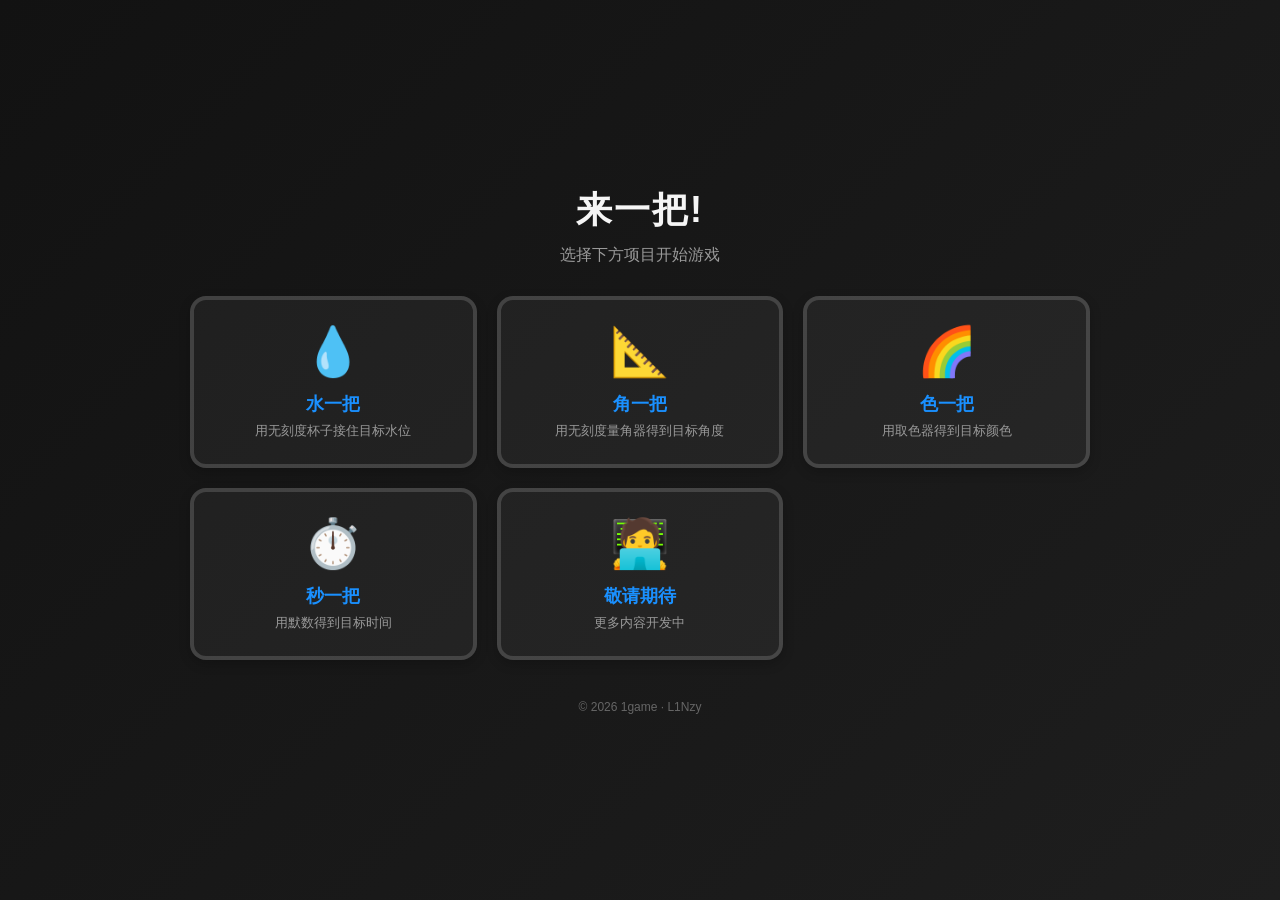
==== index.html @ 14f8838e "Create index.html" ====
<!DOCTYPE html>
<html lang="zh-CN">
<head>
    <meta charset="UTF-8">
    <meta name="viewport" content="width=device-width, initial-scale=1.0">
    <title>来一把</title>

    <style>
        * {
            margin: 0;
            padding: 0;
            box-sizing: border-box;
            font-family: 'Segoe UI', Roboto, Oxygen, Ubuntu, Cantarell, sans-serif;
        }

        body {
            min-height: 100vh;
            background: linear-gradient(135deg, #121212, #1e1e1e);
            display: flex;
            flex-direction: column;
            align-items: center;
            justify-content: center;
            color: #ffffff;
            padding: 20px;
            user-select: none;
        }

        .title {
            font-size: 36px;
            font-weight: 700;
            margin-bottom: 10px;
            color: #f5f5f5;
            letter-spacing: 2px;
            text-transform: uppercase;
            text-align: center;
        }

        .subtitle {
            font-size: 16px;
            color: #999999;
            margin-bottom: 30px;
            text-align: center;
        }

        .nav-container {
            display: grid;
            grid-template-columns: repeat(auto-fit, minmax(220px, 1fr));
            gap: 20px;
            width: 100%;
            max-width: 900px;
        }

        .nav-card {
            background: rgba(255, 255, 255, 0.05);
            border: 4px solid rgba(255, 255, 255, 0.15);
            border-radius: 16px;
            padding: 24px 20px;
            text-align: center;
            cursor: pointer;
            transition: transform 0.2s ease, box-shadow 0.2s ease;
            box-shadow: 0 4px 12px rgba(0,0,0,0.2);
        }

        .nav-card:hover {
            transform: translateY(-4px);
            box-shadow: 0 8px 24px #0084ff;
            border-color: #0062ff;
        }

        .nav-icon {
            font-size: 48px;
            margin-bottom: 12px;
        }

        .nav-title {
            font-size: 18px;
            font-weight: 600;
            color: #1a90ff;
            margin-bottom: 6px;
        }

        .nav-desc {
            font-size: 13px;
            color: #999999;
            line-height: 1.4;
        }

        .footer {
            margin-top: 40px;
            font-size: 12px;
            color: #666666;
            text-align: center;
        }

        @media (max-width: 600px) {
            .title {
                font-size: 26px;
            }

            .nav-icon {
                font-size: 40px;
            }

            .nav-title {
                font-size: 16px;
            }
        }
    </style>
</head>
<body>

    <h1 class="title">来一把!</h1>
    <p class="subtitle">选择下方项目开始游戏</p>

    <div class="nav-container">
            <div class="nav-card" onclick="window.open('https://lin060911.github.io/1game/WATER','_blank')">
                <div class="nav-icon">💧</div>
                <div class="nav-title">水一把</div>
                <div class="nav-desc">用无刻度杯子接住目标水位</div>
            </div>    
            <div class="nav-card" onclick="window.open('https://lin060911.github.io/1game/ANGLE','_blank')">
                <div class="nav-icon">📐</div>
                <div class="nav-title">角一把</div>
                <div class="nav-desc">用无刻度量角器得到目标角度</div>
            </div>
            <div class="nav-card" onclick="window.open('https://lin060911.github.io/1game/COLOR','_blank')">
                <div class="nav-icon">🌈</div>
                <div class="nav-title">色一把</div>
                <div class="nav-desc">用取色器得到目标颜色</div>
            </div>
            <div class="nav-card" onclick="window.open('https://lin060911.github.io/1game/SECOND','_blank')">
                <div class="nav-icon">⏱️</div>
                <div class="nav-title">秒一把</div>
                <div class="nav-desc">用默数得到目标时间</div>
            </div>

             
            <div class="nav-card" onclick="location.href='#'">
                <div class="nav-icon">🧑‍💻</div>
                <div class="nav-title">敬请期待</div>
                <div class="nav-desc">更多内容开发中</div>
            </div>
    </div>

    <div class="footer">
        © 2026 1game · L1Nzy
    </div>

</body>
</html>
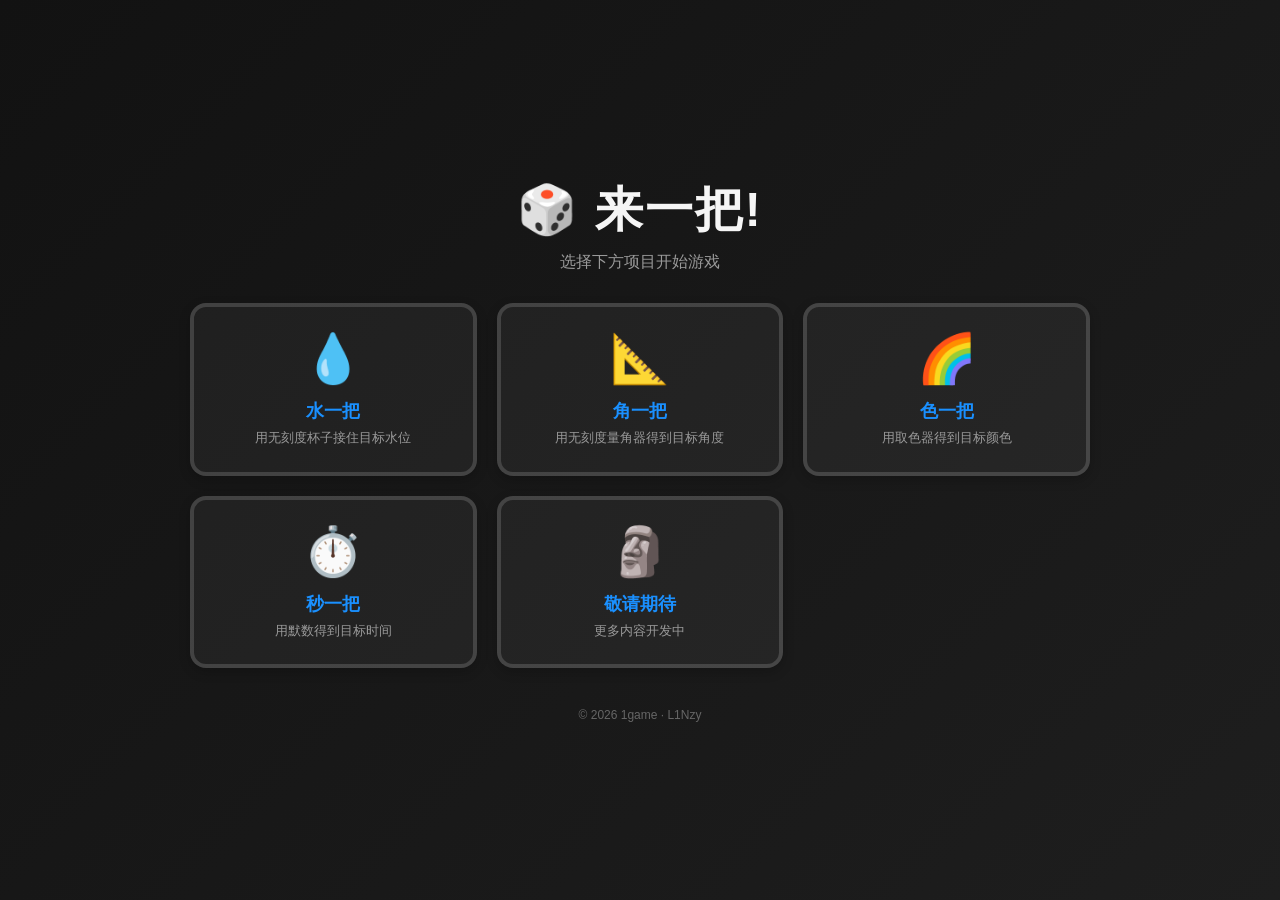
==== commit 0b1319ce: "Update index.html" ====
--- a/index.html
+++ b/index.html
@@ -3,6 +3,7 @@
 <head>
     <meta charset="UTF-8">
     <meta name="viewport" content="width=device-width, initial-scale=1.0">
+    <link rel="icon" type="image/png" sizes="32 * 32" href="image/1.png">
     <title>来一把</title>
 
     <style>
@@ -26,7 +27,7 @@
         }
 
         .title {
-            font-size: 36px;
+            font-size: 48px;
             font-weight: 700;
             margin-bottom: 10px;
             color: #f5f5f5;
@@ -109,7 +110,7 @@
 </head>
 <body>
 
-    <h1 class="title">来一把!</h1>
+    <h1 class="title">🎲 来一把!</h1>
     <p class="subtitle">选择下方项目开始游戏</p>
 
     <div class="nav-container">
@@ -136,7 +137,7 @@
 
              
             <div class="nav-card" onclick="location.href='#'">
-                <div class="nav-icon">🧑‍💻</div>
+                <div class="nav-icon">🗿</div>
                 <div class="nav-title">敬请期待</div>
                 <div class="nav-desc">更多内容开发中</div>
             </div>
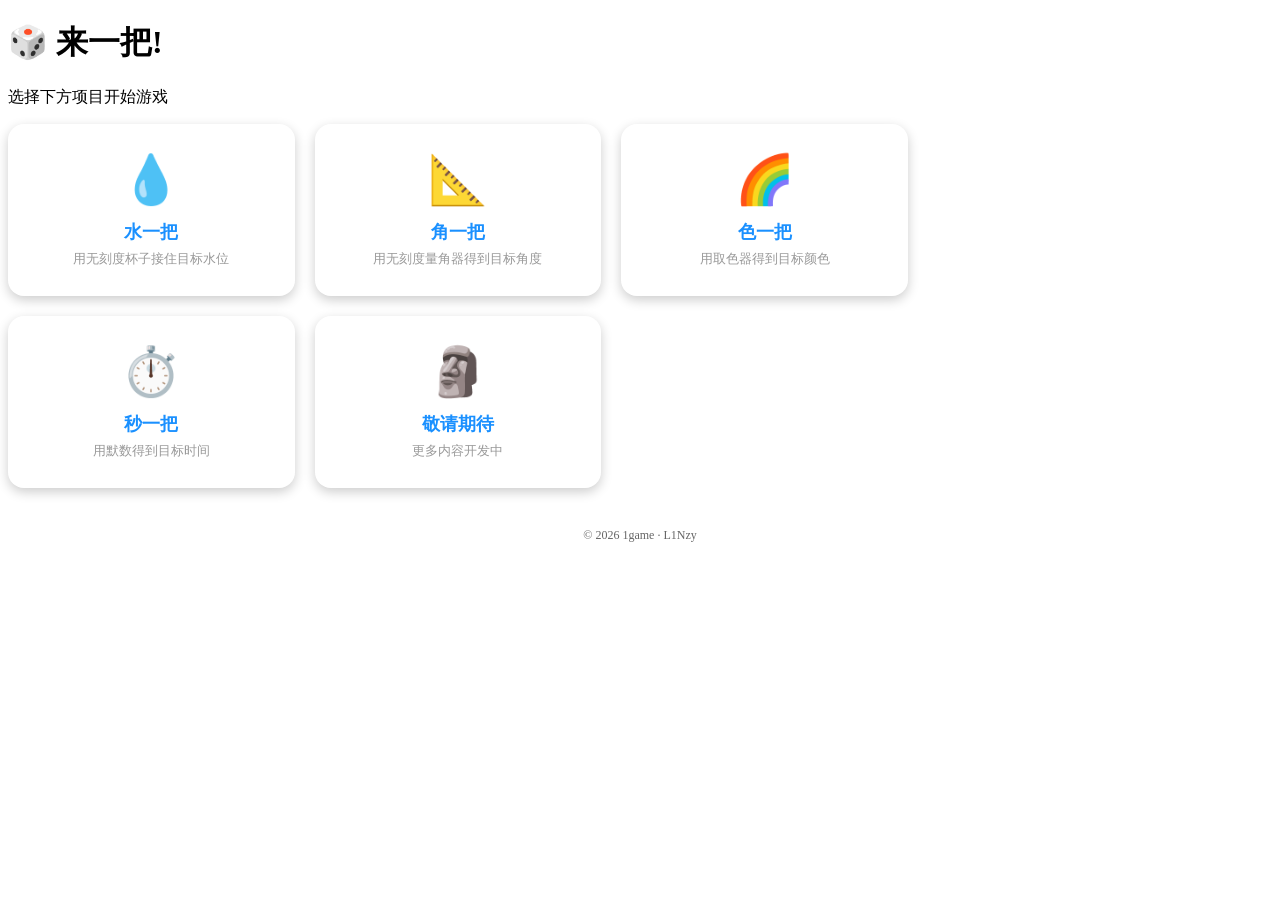
==== commit 75f3a658: "Add files via upload" ====
--- a/index.html
+++ b/index.html
@@ -1,151 +1,77 @@
 <!DOCTYPE html>
 <html lang="zh-CN">
 <head>
-    <meta charset="UTF-8">
-    <meta name="viewport" content="width=device-width, initial-scale=1.0">
-    <link rel="icon" type="image/png" sizes="32 * 32" href="image/1.png">
-    <title>来一把</title>
-
-    <style>
-        * {
-            margin: 0;
-            padding: 0;
-            box-sizing: border-box;
-            font-family: 'Segoe UI', Roboto, Oxygen, Ubuntu, Cantarell, sans-serif;
-        }
-
-        body {
-            min-height: 100vh;
-            background: linear-gradient(135deg, #121212, #1e1e1e);
-            display: flex;
-            flex-direction: column;
-            align-items: center;
-            justify-content: center;
-            color: #ffffff;
-            padding: 20px;
-            user-select: none;
-        }
-
-        .title {
-            font-size: 48px;
-            font-weight: 700;
-            margin-bottom: 10px;
-            color: #f5f5f5;
-            letter-spacing: 2px;
-            text-transform: uppercase;
-            text-align: center;
-        }
-
-        .subtitle {
-            font-size: 16px;
-            color: #999999;
-            margin-bottom: 30px;
-            text-align: center;
-        }
-
-        .nav-container {
-            display: grid;
-            grid-template-columns: repeat(auto-fit, minmax(220px, 1fr));
-            gap: 20px;
-            width: 100%;
-            max-width: 900px;
-        }
-
-        .nav-card {
-            background: rgba(255, 255, 255, 0.05);
-            border: 4px solid rgba(255, 255, 255, 0.15);
-            border-radius: 16px;
-            padding: 24px 20px;
-            text-align: center;
-            cursor: pointer;
-            transition: transform 0.2s ease, box-shadow 0.2s ease;
-            box-shadow: 0 4px 12px rgba(0,0,0,0.2);
-        }
-
-        .nav-card:hover {
-            transform: translateY(-4px);
-            box-shadow: 0 8px 24px #0084ff;
-            border-color: #0062ff;
-        }
-
-        .nav-icon {
-            font-size: 48px;
-            margin-bottom: 12px;
-        }
-
-        .nav-title {
-            font-size: 18px;
-            font-weight: 600;
-            color: #1a90ff;
-            margin-bottom: 6px;
-        }
-
-        .nav-desc {
-            font-size: 13px;
-            color: #999999;
-            line-height: 1.4;
-        }
-
-        .footer {
-            margin-top: 40px;
-            font-size: 12px;
-            color: #666666;
-            text-align: center;
-        }
-
-        @media (max-width: 600px) {
-            .title {
-                font-size: 26px;
-            }
-
-            .nav-icon {
-                font-size: 40px;
-            }
-
-            .nav-title {
-                font-size: 16px;
-            }
-        }
-    </style>
+  <meta charset="UTF-8">
+  <meta name="viewport" content="width=device-width, initial-scale=1.0">
+  <link rel="icon" type="image/png" sizes="32x32" href="img/1.png">
+  <title>来一把</title>
+  <link rel="stylesheet" href="css/style.css">
+  <style>
+    .nav-container {
+      display: grid;
+      grid-template-columns: repeat(auto-fit, minmax(220px, 1fr));
+      gap: 20px;
+      width: 100%;
+      max-width: 900px;
+    }
+    .nav-card {
+      background: rgba(255, 255, 255, 0.05);
+      border: 4px solid rgba(255, 255, 255, 0.15);
+      border-radius: 16px;
+      padding: 24px 20px;
+      text-align: center;
+      cursor: pointer;
+      transition: transform 0.2s ease, box-shadow 0.2s ease;
+      box-shadow: 0 4px 12px rgba(0,0,0,0.2);
+    }
+    .nav-card:hover {
+      transform: translateY(-4px);
+      box-shadow: 0 8px 24px #0084ff;
+      border-color: #0062ff;
+    }
+    .nav-icon { font-size: 48px; margin-bottom: 12px; }
+    .nav-title { font-size: 18px; font-weight: 600; color: #1a90ff; margin-bottom: 6px; }
+    .nav-desc { font-size: 13px; color: #999999; line-height: 1.4; }
+    .footer { margin-top: 40px; font-size: 12px; color: #666666; text-align: center; }
+    @media (max-width: 600px) {
+      .title { font-size: 26px; }
+      .nav-icon { font-size: 40px; }
+      .nav-title { font-size: 16px; }
+    }
+  </style>
 </head>
 <body>
+  <h1 class="title">🎲 来一把!</h1>
+  <p class="subtitle">选择下方项目开始游戏</p>
 
-    <h1 class="title">🎲 来一把!</h1>
-    <p class="subtitle">选择下方项目开始游戏</p>
+  <div class="nav-container">
+    <div class="nav-card" onclick="window.open('WATER/index.html','_blank')">
+      <div class="nav-icon">💧</div>
+      <div class="nav-title">水一把</div>
+      <div class="nav-desc">用无刻度杯子接住目标水位</div>
+    </div>
+    <div class="nav-card" onclick="window.open('ANGLE/index.html','_blank')">
+      <div class="nav-icon">📐</div>
+      <div class="nav-title">角一把</div>
+      <div class="nav-desc">用无刻度量角器得到目标角度</div>
+    </div>
+    <div class="nav-card" onclick="window.open('COLOR/index.html','_blank')">
+      <div class="nav-icon">🌈</div>
+      <div class="nav-title">色一把</div>
+      <div class="nav-desc">用取色器得到目标颜色</div>
+    </div>
+    <div class="nav-card" onclick="window.open('SECOND/index.html','_blank')">
+      <div class="nav-icon">⏱️</div>
+      <div class="nav-title">秒一把</div>
+      <div class="nav-desc">用默数得到目标时间</div>
+    </div>
+    <div class="nav-card" onclick="location.href='#'">
+      <div class="nav-icon">🗿</div>
+      <div class="nav-title">敬请期待</div>
+      <div class="nav-desc">更多内容开发中</div>
+    </div>
+  </div>
 
-    <div class="nav-container">
-            <div class="nav-card" onclick="window.open('https://lin060911.github.io/1game/WATER','_blank')">
-                <div class="nav-icon">💧</div>
-                <div class="nav-title">水一把</div>
-                <div class="nav-desc">用无刻度杯子接住目标水位</div>
-            </div>    
-            <div class="nav-card" onclick="window.open('https://lin060911.github.io/1game/ANGLE','_blank')">
-                <div class="nav-icon">📐</div>
-                <div class="nav-title">角一把</div>
-                <div class="nav-desc">用无刻度量角器得到目标角度</div>
-            </div>
-            <div class="nav-card" onclick="window.open('https://lin060911.github.io/1game/COLOR','_blank')">
-                <div class="nav-icon">🌈</div>
-                <div class="nav-title">色一把</div>
-                <div class="nav-desc">用取色器得到目标颜色</div>
-            </div>
-            <div class="nav-card" onclick="window.open('https://lin060911.github.io/1game/SECOND','_blank')">
-                <div class="nav-icon">⏱️</div>
-                <div class="nav-title">秒一把</div>
-                <div class="nav-desc">用默数得到目标时间</div>
-            </div>
-
-             
-            <div class="nav-card" onclick="location.href='#'">
-                <div class="nav-icon">🗿</div>
-                <div class="nav-title">敬请期待</div>
-                <div class="nav-desc">更多内容开发中</div>
-            </div>
-    </div>
-
-    <div class="footer">
-        © 2026 1game · L1Nzy
-    </div>
-
+  <div class="footer">© 2026 1game · L1Nzy</div>
 </body>
 </html>
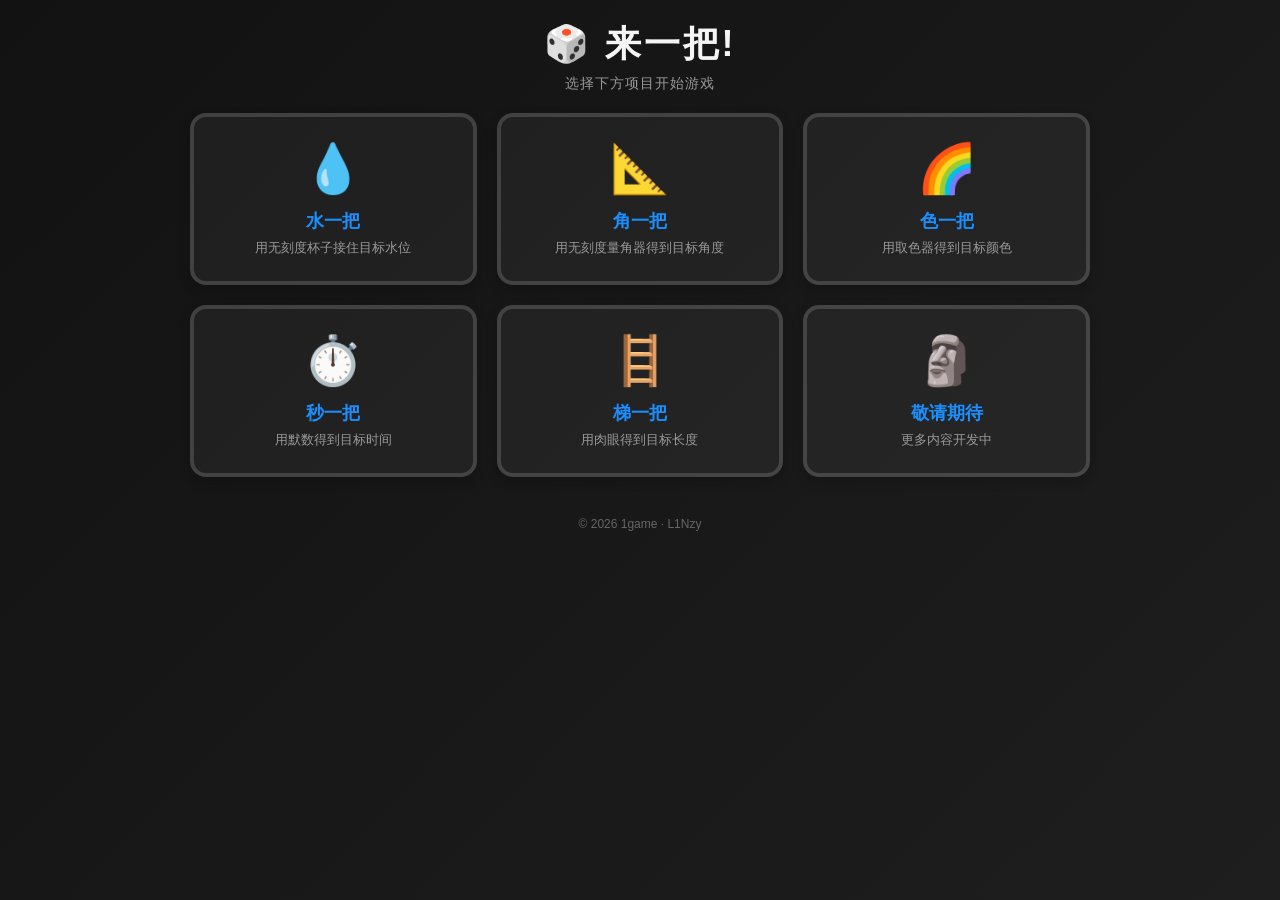
==== commit f27797a8: "Add files via upload" ====
--- a/index.html
+++ b/index.html
@@ -64,6 +64,11 @@
       <div class="nav-icon">⏱️</div>
       <div class="nav-title">秒一把</div>
       <div class="nav-desc">用默数得到目标时间</div>
+    </div>    
+    <div class="nav-card" onclick="window.open('LADDER/index.html','_blank')">
+      <div class="nav-icon">🪜</div>
+      <div class="nav-title">梯一把</div>
+      <div class="nav-desc">用肉眼得到目标长度</div>
     </div>
     <div class="nav-card" onclick="location.href='#'">
       <div class="nav-icon">🗿</div>
--- a/css/style.css
+++ b/css/style.css
@@ -0,0 +1,412 @@
+:root {
+  --bg-dark: #121212;
+  --bg-card: rgba(255, 255, 255, 0.03);
+  --border-subtle: rgba(255, 255, 255, 0.1);
+  --border-medium: rgba(255, 255, 255, 0.2);
+  --color-success: #00ff88;
+  --color-error: #fd4b4b;
+  --color-warning: #ffda46;
+  --color-neutral: #999999;
+  --color-accent: #3f88fd;
+  --color-text: #ffffff;
+  --font-main: 'Segoe UI', Roboto, Oxygen, Ubuntu, Cantarell, sans-serif;
+  --gap-sm: 6px;
+  --gap-md: 10px;
+  --gap-lg: 20px;
+  --radius-sm: 8px;
+  --radius-md: 12px;
+  --radius-lg: 16px;
+  --radius-full: 50%;
+}
+
+* {
+  margin: 0;
+  padding: 0;
+  box-sizing: border-box;
+  font-family: var(--font-main);
+}
+
+body {
+  min-height: 100vh;
+  background: linear-gradient(135deg, #121212, #1e1e1e);
+  display: flex;
+  flex-direction: column;
+  align-items: center;
+  justify-content: flex-start;
+  color: var(--color-text);
+  padding: 20px 10px;
+  user-select: none;
+  overflow-x: hidden;
+}
+
+.title {
+  font-size: 36px;
+  font-weight: 700;
+  margin-bottom: 6px;
+  color: #f5f5f5;
+  letter-spacing: 3px;
+  text-transform: uppercase;
+  text-align: center;
+}
+
+.subtitle {
+  font-size: 14px;
+  color: var(--color-neutral);
+  margin-bottom: 20px;
+  letter-spacing: 1px;
+}
+
+.test-area {
+  display: flex;
+  flex-direction: column;
+  align-items: center;
+  max-width: 960px;
+  width: 100%;
+  padding: 10px 0;
+}
+
+.game-container {
+  width: 860px;
+  max-width: 95%;
+  min-height: 260px;
+  display: flex;
+  flex-direction: column;
+  align-items: center;
+  justify-content: flex-start;
+  border-radius: var(--radius-lg);
+  background: var(--bg-card);
+  border: 2px solid var(--border-subtle);
+  box-shadow: 0 0 30px rgba(0, 0, 0, 0.7);
+  padding: 24px;
+  position: relative;
+}
+
+.flow-tip {
+  font-size: 17px;
+  font-weight: 600;
+  text-align: center;
+  letter-spacing: 1px;
+  z-index: 2;
+}
+
+.progress {
+  font-size: 16px;
+  color: var(--color-neutral);
+  font-weight: 600;
+  text-align: center;
+  min-height: 24px;
+  margin: 2px 0;
+  z-index: 2;
+}
+
+.rule-tip {
+  font-size: 14px;
+  color: var(--color-neutral);
+  margin-top: 10px;
+  text-align: left;
+  max-width: 680px;
+  line-height: 1.6;
+}
+
+.result-container {
+  display: flex;
+  flex-direction: column;
+  gap: var(--gap-sm);
+  max-width: 680px;
+  width: 100%;
+  padding: 8px 0;
+  margin-bottom: 10px;
+  z-index: 2;
+}
+
+.stats-group {
+  background: rgba(255, 255, 255, 0.04);
+  padding: 12px 16px;
+  border-radius: var(--radius-md);
+  border: 1px solid var(--border-medium);
+  width: 100%;
+  box-shadow: 0 4px 12px rgba(0, 0, 0, 0.15);
+}
+
+.stats-group-title {
+  font-size: 14px;
+  font-weight: 700;
+  color: #ccc;
+  margin-bottom: 8px;
+  text-align: center;
+  border-bottom: 1px solid var(--border-subtle);
+  padding-bottom: 4px;
+}
+
+.stats {
+  display: grid;
+  grid-template-columns: repeat(auto-fit, minmax(130px, 1fr));
+  gap: var(--gap-sm);
+  margin-top: 6px;
+  width: 100%;
+}
+
+.stat-item {
+  background: rgba(255, 255, 255, 0.06);
+  padding: 10px 8px;
+  border-radius: var(--radius-sm);
+  border: 1px solid var(--border-medium);
+  text-align: center;
+}
+
+.stat-label {
+  font-size: 13px;
+  color: var(--color-neutral);
+  margin-bottom: 5px;
+}
+
+.stat-value {
+  font-size: 19px;
+  font-weight: 700;
+  color: var(--color-success);
+}
+
+.stat-value.best {
+  color: var(--color-warning);
+}
+
+.text-green   { color: #00ff88; }
+.text-red     { color: #fd4b4b; }
+.text-yellow  { color: #ffda46; }
+.text-gray    { color: #999; }
+.text-blue    { color: #3f88fd; }
+.text-purple  { color: #de01de; }
+.text-skyblue { color: #87ceeb; }
+.text-orange  { color: #ffa500; }
+
+.btn {
+  padding: 12px 28px;
+  font-size: 16px;
+  font-weight: 600;
+  border-radius: var(--radius-md);
+  border: 3px solid var(--border-medium);
+  cursor: pointer;
+  transition: all 0.2s ease;
+  letter-spacing: 1px;
+}
+
+.btn-primary {
+  background: rgba(63, 136, 253, 0.2);
+  border-color: var(--color-accent);
+  color: var(--color-accent);
+}
+.btn-primary:hover {
+  background: rgba(63, 136, 253, 0.35);
+  box-shadow: 0 0 16px rgba(63, 136, 253, 0.4);
+}
+
+.btn-success {
+  background: rgba(0, 255, 136, 0.15);
+  border-color: var(--color-success);
+  color: var(--color-success);
+}
+.btn-success:hover {
+  background: rgba(0, 255, 136, 0.3);
+  box-shadow: 0 0 16px rgba(0, 255, 136, 0.4);
+}
+
+.btn-danger {
+  background: rgba(253, 75, 75, 0.15);
+  border-color: var(--color-error);
+  color: var(--color-error);
+}
+.btn-danger:hover {
+  background: rgba(253, 75, 75, 0.3);
+  box-shadow: 0 0 16px rgba(253, 75, 75, 0.4);
+}
+
+.btn-warning {
+  background: rgba(255, 218, 70, 0.15);
+  border-color: var(--color-warning);
+  color: var(--color-warning);
+}
+.btn-warning:hover {
+  background: rgba(255, 218, 70, 0.3);
+  box-shadow: 0 0 16px rgba(255, 218, 70, 0.4);
+}
+
+.btn-ghost {
+  background: rgba(255, 255, 255, 0.05);
+  border-color: var(--border-medium);
+  color: var(--color-neutral);
+}
+.btn-ghost:hover {
+  background: rgba(255, 255, 255, 0.1);
+  color: #fff;
+}
+
+.btn:disabled {
+  opacity: 0.4;
+  cursor: not-allowed;
+}
+
+.mode-select {
+  display: flex;
+  gap: 16px;
+  margin-bottom: 20px;
+  flex-wrap: wrap;
+  justify-content: center;
+}
+
+.bo-select {
+  display: flex;
+  gap: 10px;
+  margin: 10px 0;
+  flex-wrap: wrap;
+  justify-content: center;
+  align-items: center;
+}
+
+.bo-label {
+  font-size: 14px;
+  color: var(--color-neutral);
+  margin-right: 6px;
+}
+
+.bo-btn {
+  padding: 8px 18px;
+  font-size: 14px;
+  font-weight: 600;
+  border-radius: var(--radius-sm);
+  border: 2px solid var(--border-medium);
+  cursor: pointer;
+  background: rgba(255, 255, 255, 0.04);
+  color: var(--color-neutral);
+  transition: all 0.2s;
+}
+.bo-btn.active,
+.bo-btn:hover {
+  border-color: var(--color-warning);
+  color: var(--color-warning);
+  background: rgba(255, 218, 70, 0.12);
+}
+
+.target-label {
+  font-size: 14px;
+  color: var(--color-neutral);
+  text-align: center;
+  margin-bottom: 4px;
+}
+
+.score-board {
+  display: flex;
+  gap: 30px;
+  align-items: center;
+  justify-content: center;
+  margin: 12px 0;
+  z-index: 2;
+}
+
+.score-item {
+  display: flex;
+  flex-direction: column;
+  align-items: center;
+  gap: 4px;
+}
+
+.score-name {
+  font-size: 14px;
+  font-weight: 600;
+  color: var(--color-neutral);
+}
+
+.score-value {
+  font-size: 32px;
+  font-weight: 800;
+}
+.score-value.p1-score { color: var(--color-accent); }
+.score-value.p2-score { color: var(--color-success); }
+
+.score-divider {
+  font-size: 24px;
+  color: var(--color-neutral);
+  font-weight: 700;
+}
+
+.round-info {
+  font-size: 15px;
+  color: var(--color-warning);
+  font-weight: 600;
+  text-align: center;
+  margin: 6px 0;
+  letter-spacing: 1px;
+  z-index: 2;
+}
+
+.feedback-text {
+  font-size: 18px;
+  font-weight: 700;
+  text-align: center;
+  min-height: 30px;
+  margin: 8px 0;
+  letter-spacing: 1px;
+  z-index: 2;
+}
+
+.hidden { display: none !important; }
+
+.modal-overlay {
+  position: fixed;
+  top: 0;
+  left: 0;
+  width: 100%;
+  height: 100%;
+  background: rgba(0, 0, 0, 0.75);
+  display: flex;
+  align-items: center;
+  justify-content: center;
+  z-index: 100;
+  backdrop-filter: blur(6px);
+}
+
+.modal-box {
+  background: #1e1e1e;
+  border: 2px solid var(--border-medium);
+  border-radius: var(--radius-lg);
+  padding: 36px 44px;
+  max-width: 500px;
+  width: 90%;
+  text-align: center;
+  box-shadow: 0 0 40px rgba(0, 0, 0, 0.8);
+  animation: modalIn 0.3s ease-out;
+}
+
+@keyframes modalIn {
+  from { opacity: 0; transform: scale(0.85); }
+  to   { opacity: 1; transform: scale(1); }
+}
+
+.modal-title {
+  font-size: 24px;
+  font-weight: 800;
+  margin-bottom: 16px;
+  color: var(--color-warning);
+}
+
+.modal-body {
+  font-size: 16px;
+  color: #ddd;
+  line-height: 1.8;
+  margin-bottom: 20px;
+}
+.modal-body .highlight { font-size: 20px; font-weight: 700; }
+.modal-body .p1-color  { color: var(--color-accent); }
+.modal-body .p2-color  { color: var(--color-success); }
+
+@media (max-width: 960px) {
+  .game-container { width: 95%; padding: 16px; }
+  .title          { font-size: 26px; }
+}
+
+@media (max-width: 640px) {
+  .game-container { padding: 12px; }
+  .title          { font-size: 22px; }
+  .stats          { grid-template-columns: 1fr 1fr; }
+  .mode-select    { flex-direction: column; align-items: center; }
+  .score-board    { gap: 16px; }
+}
